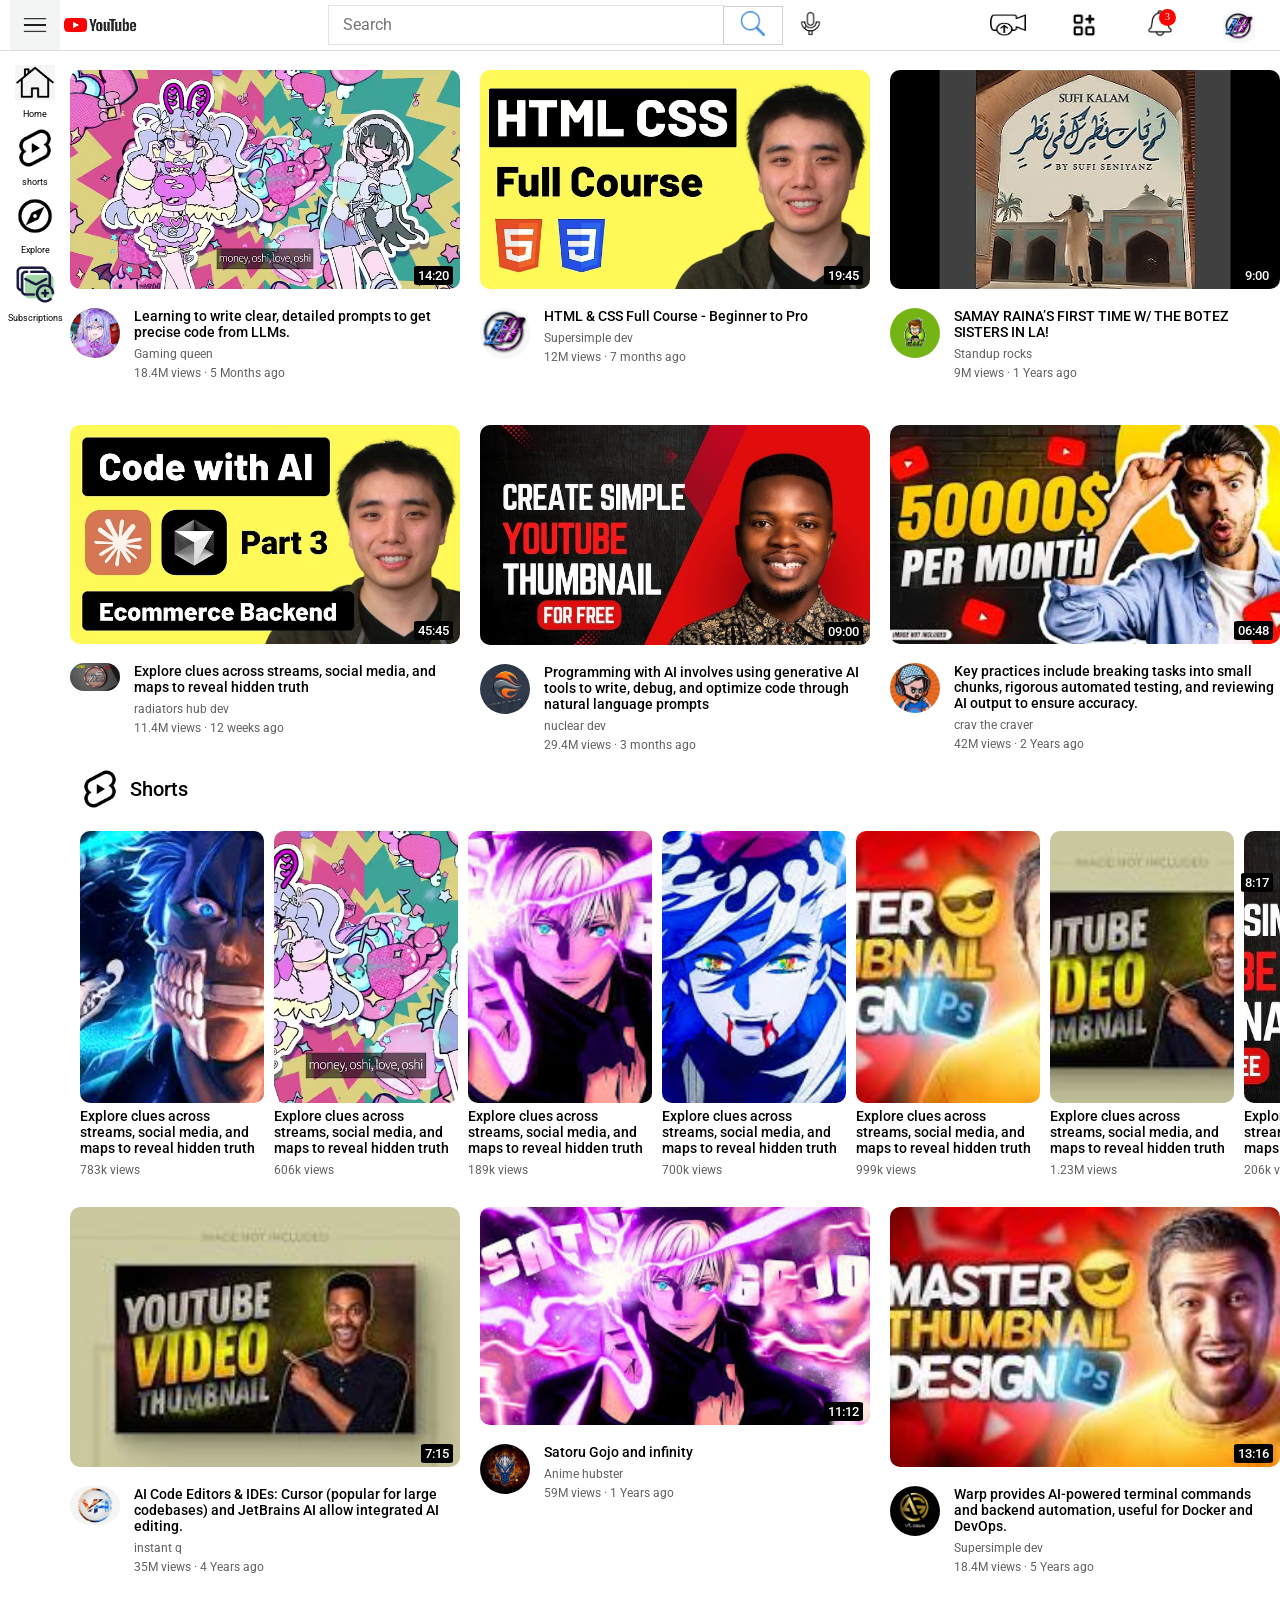
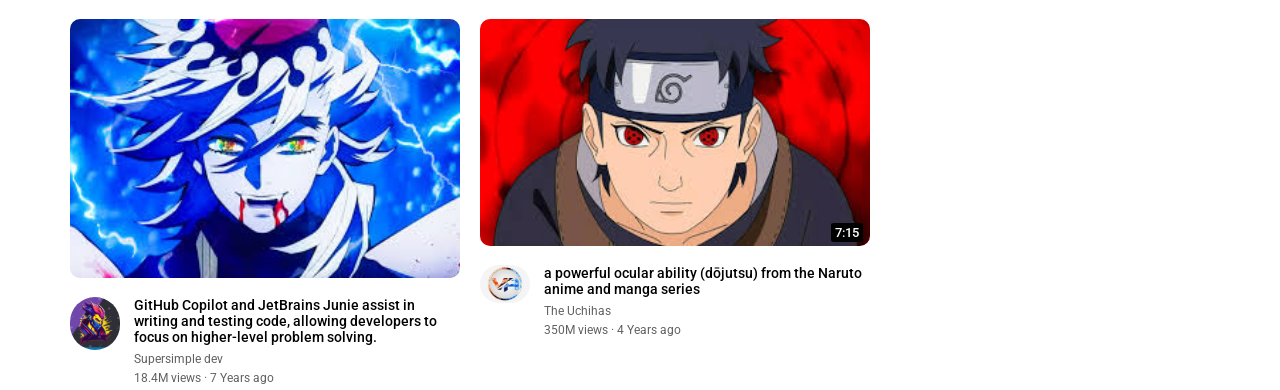
==== index.html @ 566075c0 "Rename Youtube.html to index.html" ====
<!DOCTYPE html>
<html>
<head>
    <title>YouTube</title>
        <link rel="preconnect" href="https://fonts.googleapis.com">
        <link rel="preconnect" href="https://fonts.gstatic.com" crossorigin>
        <link href="https://fonts.googleapis.com/css2?family=Roboto:ital,wght@0,100..900;1,100..900&display=swap" rel="stylesheet">

        <link rel="stylesheet" href="styles/video.css">
        <link rel="stylesheet" href="styles/header.css">
        <link rel="stylesheet" href="styles/general paragraphs.css">
        <link rel="stylesheet" href="styles/shorts.css">
        <link rel="stylesheet" href="styles/side bar.css">
</head>
<body>
    <div class="header1">
        <div class="section1">
            <img class="menu" src="YOUTUBE LOGO/hamburger_menu_icon.png">
            <img class="Youtube-logo" src="YOUTUBE LOGO/images.png">
        </div>
        <div class="section2"><input class="search-bar" type="text" placeholder="Search">
        <button class="search-butt"><img class="search-button" src="YOUTUBE LOGO/search.png"></button>
        <button class="voice-butt"><img class="voice-search-button" src="YOUTUBE LOGO/voice2.png"></button>
    </div>
        <div class="section3">
            <img class="upload" src="YOUTUBE LOGO/upload_icon">
            <img class="apps" src="YOUTUBE LOGO/app.png">
            <div class="notificationicon"><img class="notification" src="YOUTUBE LOGO/notification_icon.png">
                <div class="notificationcount">3</div>
            </div>
            <img class="profile-pic" src="profile pictures/download1.jpeg">
        </div>
    </div>

    <div class="sidebar">
        <div class="sidebar-item">
            <img class="sidebar-icon" src="YOUTUBE LOGO/home2.png">
            <p class="sidebar-text">Home</p>
        </div>
        <div class="sidebar-item">
            <img class="sidebar-icon" src="YOUTUBE LOGO/shorts.png">
            <p class="sidebar-text">shorts</p>
        </div>
        <div class="sidebar-item">
            <img class="sidebar-icon" src="YOUTUBE LOGO/explore1.png">
            <p class="sidebar-text">Explore</p>
        </div>
        <div class="sidebar-item">
            <img class="sidebar-icon" src="YOUTUBE LOGO/subscription.png">
            <p class="sidebar-text">Subscriptions</p>
        </div>
    </div>


    <div class="video-grid">
        
        
        <div class="video-preview">
            <div class="thumbnail">
            <img class="thumbnails" src="thumbnails/hq720.jpg">
            <div class="time">14:20</div>
            </div>
            <div class="channel-picture">
                <img class="profile" src="profile pictures/logo1.jpg">
            </div>
            <div class="video-info">
                <p class="video-tittle">Learning to write clear, detailed prompts to get precise code from LLMs.</p>
                <p class="video-author">Gaming queen</p>
                <p class="video-stats">18.4M views &#183; 5 Months ago</p>
            </div>   
        </div>

        <div class="video-preview">
            <div class="thumbnail">
            <img class="thumbnails" src="thumbnails/hq720(1).jpg">
            <div class="time">19:45</div>
            </div>
            <div class="channel-picture">
                <img class="profile" src="profile pictures/download1.jpeg">
            </div>
            <div class="video-info">
                <p class="video-tittle">HTML &amp; CSS Full Course - Beginner to Pro</p>
                <p class="video-author">Supersimple dev</p>
                <p class="video-stats">12M views &#183; 7 months ago</p>
            </div>   
        </div>

        <div class="video-preview">
            <div class="thumbnail">
            <img class="thumbnails" src="thumbnails/hqdefault.jpg">
            <div class="time">9:00</div>
            </div>
            <div class="channel-picture">
                <img class="profile" src="profile pictures/download2.jpeg">
            </div>
            <div class="video-info">
                <p class="video-tittle">SAMAY RAINA’S FIRST TIME W/ THE BOTEZ SISTERS IN LA!</p>
                <p class="video-author">Standup rocks</p>
                <p class="video-stats">9M views &#183; 1 Years ago</p>
            </div>   
        </div>

        <div class="video-preview">
            <div class="thumbnail">
            <img class="thumbnails" src="thumbnails/hq720(2).jpg">
            <div class="time">45:45</div>
            </div>
            <div class="channel-picture">
                <img class="profile" src="profile pictures/download3.jpeg">
            </div>
            <div class="video-info">
                <p class="video-tittle">Explore clues across streams, social media, and maps to reveal hidden truth</p>
                <p class="video-author">radiators hub dev</p>
                <p class="video-stats">11.4M views &#183; 12 weeks ago</p>
            </div>   
        </div>
        
        
        <div class="video-preview">
            <div class="thumbnail">
            <img class="thumbnails" src="thumbnails/hq720 (3).jpg">
            <div class="time">09:00</div>
            </div>
            <div class="channel-picture">
                <img class="profile" src="profile pictures/download4.jpeg">
            </div>
            <div class="video-info">
                <p class="video-tittle">Programming with AI involves using generative AI tools to write, debug, and optimize code through natural language prompts</p>
                <p class="video-author">nuclear dev</p>
                <p class="video-stats">29.4M views &#183; 3 months ago</p>
            </div>   
        </div>
        
        
        <div class="video-preview">
            <div class="thumbnail">
            <img class="thumbnails" src="thumbnails/download1.jpeg">
            <div class="time">06:48</div>
            </div>
            <div class="channel-picture">
                <img class="profile" src="profile pictures/download5.jpeg">
            </div>
            <div class="video-info">
                <p class="video-tittle">Key practices include breaking tasks into small chunks, rigorous automated testing, and reviewing AI output to ensure accuracy.</p>
                <p class="video-author">crav the craver</p>
                <p class="video-stats">42M views &#183; 2 Years ago</p>
            </div>
        </div>
    </div>

    
    
    <div class="shorts-section">
        <div class="shorts-header">
        <img class="shorts-logo" src="YOUTUBE LOGO/shorts.png">
        <p class="shorts-text">Shorts</p>  
        </div>  
        <div class="Shorts-grid">
            <div class="shorts-preview">
                <img class="shorts-thumbnails" src="thumbnails/3.jpeg">
                <div class="shorts-info">    
                    <p class="shorts-tittle">Explore clues across streams, social media, and maps to reveal hidden truth</p>
                    <p class="shorts-author">783k views</p>
                </div>
            </div>

            <div class="shorts-preview">
                <img class="shorts-thumbnails" src="thumbnails/hq720.jpg">
                <div class="shorts-info">    
                    <p class="shorts-tittle">Explore clues across streams, social media, and maps to reveal hidden truth</p>
                    <p class="shorts-author">606k views</p>
                </div>
            </div>

            <div class="shorts-preview">
                <img class="shorts-thumbnails" src="thumbnails/download5.jpeg">
                <div class="shorts-info">    
                    <p class="shorts-tittle">Explore clues across streams, social media, and maps to reveal hidden truth</p>
                    <p class="shorts-author">189k views</p>
                </div>
            </div>


            <div class="shorts-preview">
                <img class="shorts-thumbnails" src="thumbnails/images8.jpeg">
                <div class="shorts-info">
                    <p class="shorts-tittle">Explore clues across streams, social media, and maps to reveal hidden truth</p>
                    <p class="shorts-author">700k views</p>
                </div>
            </div>

            <div class="shorts-preview">
                <img class="shorts-thumbnails" src="thumbnails/images5.jpeg">
                <div class="shorts-info">
                    <p class="shorts-tittle">Explore clues across streams, social media, and maps to reveal hidden truth</p>
                    <p class="shorts-author">999k views</p>
                </div>
            </div>

            <div class="shorts-preview">
                <img class="shorts-thumbnails" src="thumbnails/image4.jpeg">
                <div class="shorts-info">
                    <p class="shorts-tittle">Explore clues across streams, social media, and maps to reveal hidden truth</p>
                    <p class="shorts-author">1.23M views</p>
                </div>
            </div>

            <div class="shorts-preview">
                <img class="shorts-thumbnails" src="thumbnails/hq720 (3).jpg">
                <div class="shorts-info">
                    <p class="shorts-tittle">Explore clues across streams, social media, and maps to reveal hidden truth</p>
                    <p class="shorts-author">206k views</p>
                </div>
            </div>
            <div class="show-more">
            <img class="show" src="YOUTUBE LOGO/show.png">
            </div>
        </div>
    </div>


    <div class="video-grid">
        

        <div class="video-preview">
            <div class="thumbnail">
            <img class="thumbnails" src="thumbnails/image4.jpeg">
            <div class="time">7:15</div>
            </div>
            <div class="channel-picture">
                <img class="profile" src="profile pictures/images9.jpeg">
            </div>
            <div class="video-info">
                <p class="video-tittle">AI Code Editors & IDEs: Cursor (popular for large codebases) and JetBrains AI allow integrated AI editing.</p>
                <p class="video-author">instant q</p>
                <p class="video-stats">35M views &#183; 4 Years ago</p>
            </div>   
        </div>


        <div class="video-preview">
            <div class="thumbnail">
            <img class="thumbnails" src="thumbnails/download5.jpeg">
            <div class="time">11:12</div>
            </div>
            <div class="channel-picture">
                <img class="profile" src="profile pictures/images6.jpeg">
            </div>
            <div class="video-info">
                <p class="video-tittle">Satoru Gojo and infinity</p>
                <p class="video-author">Anime hubster</p>
                <p class="video-stats">59M views &#183; 1 Years ago</p>
            </div>   
        </div>



        <div class="video-preview">
            <div class="thumbnail">
            <img class="thumbnails" src="thumbnails/images5.jpeg">
            <div class="time">13:16</div>
            </div>
            <div class="channel-picture">
                <img class="profile" src="profile pictures/images7.jpeg">
            </div>
            <div class="video-info">
                <p class="video-tittle">Warp provides AI-powered terminal commands and backend automation, useful for Docker and DevOps.</p>
                <p class="video-author">Supersimple dev</p>
                <p class="video-stats">18.4M views &#183; 5 Years ago</p>
            </div>   
        </div>


        <div class="video-preview">
            <div class="thumbnail">
                <img class="thumbnails" src="thumbnails/images8.jpeg">
            </div>
            <div class="time">8:17</div>
            <div class="channel-picture">
                <img class="profile" src="profile pictures/images8.jpeg">
            </div>
            <div class="video-info">
                <p class="video-tittle">GitHub Copilot and JetBrains Junie assist in writing and testing code, allowing developers to focus on higher-level problem solving.</p>
                <p class="video-author">Supersimple dev</p>
                <p class="video-stats">18.4M views &#183; 7 Years ago</p>
            </div>   
        </div>

        <div class="video-preview">
            <div class="thumbnail">
            <img class="thumbnails" src="thumbnails/sharingan.jpeg">
            <div class="time">7:15</div>
            </div>
            <div class="channel-picture">
                <img class="profile" src="profile pictures/images9.jpeg">
            </div>
            <div class="video-info">
                <p class="video-tittle">a powerful ocular ability (dōjutsu) from the Naruto anime and manga series</p>
                <p class="video-author">The Uchihas</p>
                <p class="video-stats">350M views &#183; 4 Years ago</p>
            </div>   
        </div>
    </div>
</body>
</html>
---- styles/video.css ----
.video-grid {
            display: grid;
            grid-template-columns: 1fr 1fr 1fr;
            column-gap: 20px;
            row-gap: 40px;
}
            .thumbnails {
                width: 100%;
                object-fit: contain;
                margin-left: 0%;
                margin-bottom: 0%;
                border-radius: 10px;
            
            }
            .thumbnail {
                width: 100%;
                margin-bottom: 15px;
                object-fit: fill;   
                position: relative;
            }
            
            .video-tittle {
                margin-top: 0%;
                margin-bottom: 7px;
                font-size: 14px;
                font-weight: 500;
            }
            .video-author{
                font-size: 12px;
                color: rgb(96, 96, 96);
                margin-bottom: 5px;
                margin-top: 5px;
            }
            .video-stats {
                font-size: 12px;
                color: rgb(96, 96, 96);
                margin-bottom: 5px;
                margin-top: 5px;
            }
            .video-preview {
            display: inline-block;  
            
            }
        
            .channel-picture {
                display: inline-block;
                vertical-align: top; 
                width: 50px;
                
                
            }
            .video-info {
                vertical-align: top;
                display:inline-block;
                width: 320px;
                margin-left: 10px;
            
            }
        .profile {
                width: 50px;
                border-radius: 50px;;
            }
            .time {
                    position: absolute;
                    right: 7px;   
                    bottom: 8px;
                    padding-left: 4px;
                    padding-right: 4px;
                    padding-top: 2px;
                    padding-bottom: 2px;
                    background-color: rgba(0, 0, 0, 0.11);
                    font-family: Roboto, Arial;
                    font-size: 13px;
                    background-color: black;
                    color: white;
                    border-radius: 10%;
                    font-weight: 500;
                }
---- styles/header.css ----
.header1{
    display: flex;
    height: 50px;
    flex-direction: row;
    justify-content: space-between;
    position: fixed;
    top: 0;
    left: 0;
    right: 0;
    height: 50px;
    background-color: rgb(255, 255, 255);
    border-bottom-width: 1px;
    border-bottom-style: solid;
    border-bottom-color: rgb(221, 221, 221);
    z-index: 100;
}


.section1 {
    display: flex;
    align-items: center;
    
}
.menu {
    object-fit: contain;
    height: 50px;
    margin-left: 10px;
}
.Youtube-logo {
    width: 80px;
    height: 100%;
    margin: 0%;
}




.section2 {
    height: 50px;
    margin-left: 70px;
    margin-right: 35px;
    max-width: 500px;
    display: flex;
    align-items: center;
    flex: 1;
}
.search-bar {
    height: 36px;
    flex: 1;
    border-color: rgb(227, 225, 225);
    border-width: 1px;
    border-style: solid;
    padding-left: 14px;
    font-size: 16px;
    width: 0px;
}
.search-bar::placeholder {
    font-family: Roboto, Arial;
    font-size: 16px;
}
.search-button {
    height: 25px;
    margin: 2px;
    background-color: rgb(251, 250, 250);
    object-fit: cover;
}
.search-butt {
    height: 39px;
    width: 60px;
    align-items: center;
    border-color: rgb(209, 208, 208);
    background-color: rgb(255, 255, 255);
    border-width: 1px;
    border-style: solid;
    padding: 0%;
    margin-left: -1px;
}
.voice-search-button {
    height: 25px;;
    object-fit: cover;
}
.voice-butt {
    height: px;
    width: 35px;
    align-items: center;
    border-color: rgb(244, 240, 240);
    background-color: rgb(255, 255, 255);
    border-width: 1px;
    border-style: solid;
    padding: 0%;
    margin-left: 10px;
    border: none
}





.section3 {
    display: flex;
    width: 300px;
    align-items: center;
    justify-content: space-between;
    flex-shrink: 0;

}
.upload{
    width: 36px;
    height: 28px;
    margin: 0%;
    margin-left: 10px;
}
.apps,.notification{
    object-fit: contain;;
    width: 36px;
    height: 28px;
    margin: 0%;

}
.profile-pic{
    object-fit: contain;
    width: 42px;
    height: 32px;
    border-radius: 100%;
    margin-top: 4px;
    margin-right: 20px;
}
.notificationicon {
    position: relative;
    
}
.notificationcount {
    position: absolute;
    top: 0;
    bottom: 15px;
    right: 2px;
    background-color: red;
    color: white;
    border-radius: 50%;
    padding: 2px 6px;
    font-size: 10px;
}
---- styles/general paragraphs.css ----
p {
        font-family: Roboto, arial;
    }

body {
        margin: 0;
        padding-top: 70px;
        padding-left: 70px;
    }
.sidebar-text{
    font-family: Roboto, Arial;
    font-size: 9px;
}
---- styles/shorts.css ----
.Shorts-grid {
    display: grid;
    grid-template-columns: 1fr 1fr 1fr 1fr 1fr 1fr 1fr 1fr;
    column-gap: 10px;
    padding-bottom: 25px;
    padding-top: 10px;
    padding-left: 10px ;
    padding-right: 5px;
    width: 185px;
}
.shorts-preview {
    display: inline-block;
    object-fit: contain;
    width: 184px;
}
.shorts-thumbnails {
    width: 100%;
    object-fit: cover;
    margin-left: 0%;
    margin-bottom: 0%;
    border-radius: 10px;
    width: 184px;
    height: 272px;
    display: block;
    position: relative;
}
.shorts-tittle {
    margin-top: 0%;
    margin-bottom: 7px;
    font-size: 14px;
    font-weight: 500;
}  
.shorts-author{
    font-size: 12px;
    color: rgb(96, 96, 96);
    margin-bottom: 5px;
    margin-top: 5px;
}
.shorts-info {
    display: inline-block;
    width: 182px;
    padding-top: 5px;
}
.show {
    width: 50px;
    height: 60px;
    padding-bottom: 20px;
    object-fit: contain;
    
}
.show-more {
    display: flex;
    justify-content: center;
    align-items: center;
}
.shorts-header {
    display: flex;
    align-items: center;
    padding-left: 10px;
}
.shorts-logo {
    width: 40px;
}
.shorts-text {
    display: inline-block;
    font-family: Roboto, Arial;
    font-size: 20px;
    font-weight: 500;
    margin-left: 10px;
}
---- styles/side bar.css ----
.sidebar {
    display: flex;
    flex-direction: column;
    justify-content: space-between;
    object-fit: contain;
    align-items: center;
    width: 60px;
    margin-top: 50px;
    position: fixed;
    top: 15px;
    left: 5px;
    right: 0px;
    bottom: 0px;
    height: 80px;
    background-color: rgb(255, 255, 255);
}
.sidebar-icon {
    object-fit: contain;
    width: 40px;
}
.sidebar-item {
    display: flex;
    flex-direction: column;
    align-items: center;
}
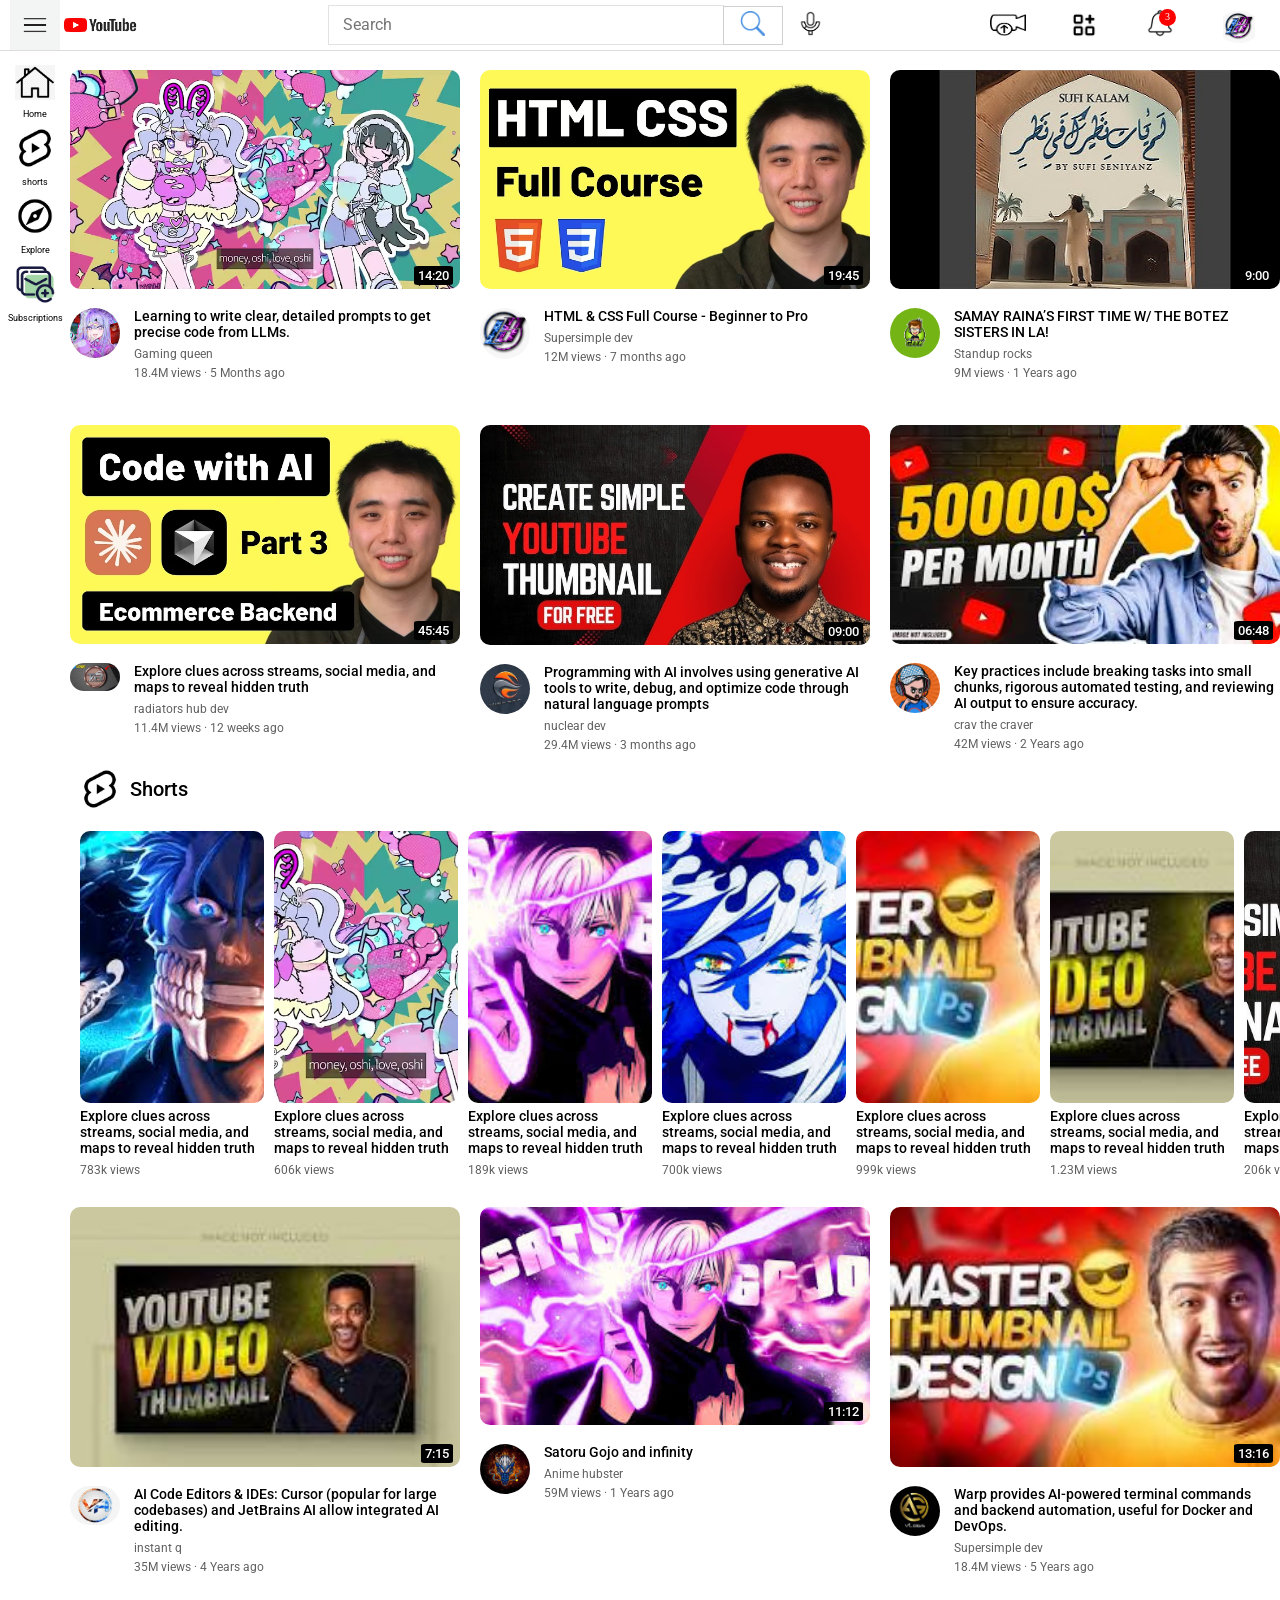
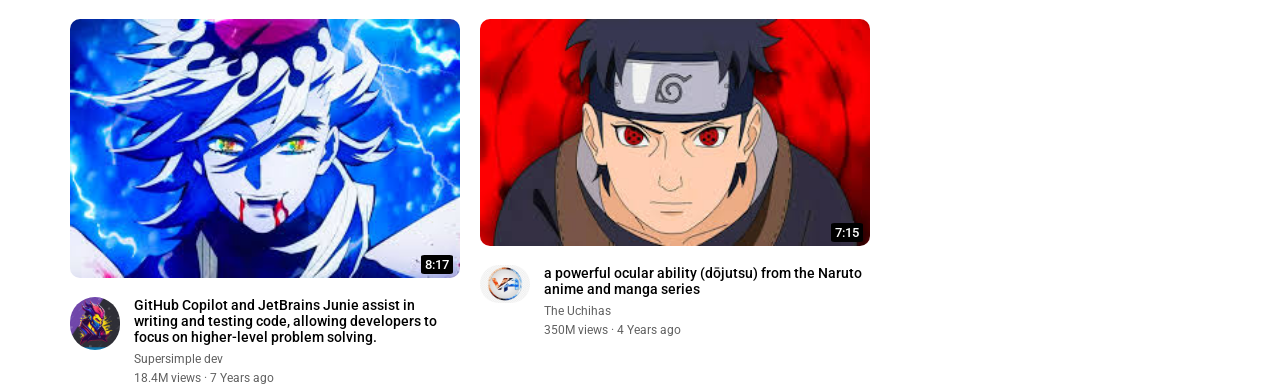
==== commit 54823cfc: "Update index.html" ====
--- a/index.html
+++ b/index.html
@@ -273,9 +273,9 @@
 
         <div class="video-preview">
             <div class="thumbnail">
-                <img class="thumbnails" src="thumbnails/images8.jpeg">
-            </div>
+            <img class="thumbnails" src="thumbnails/images8.jpeg">
             <div class="time">8:17</div>
+            </div>
             <div class="channel-picture">
                 <img class="profile" src="profile pictures/images8.jpeg">
             </div>
